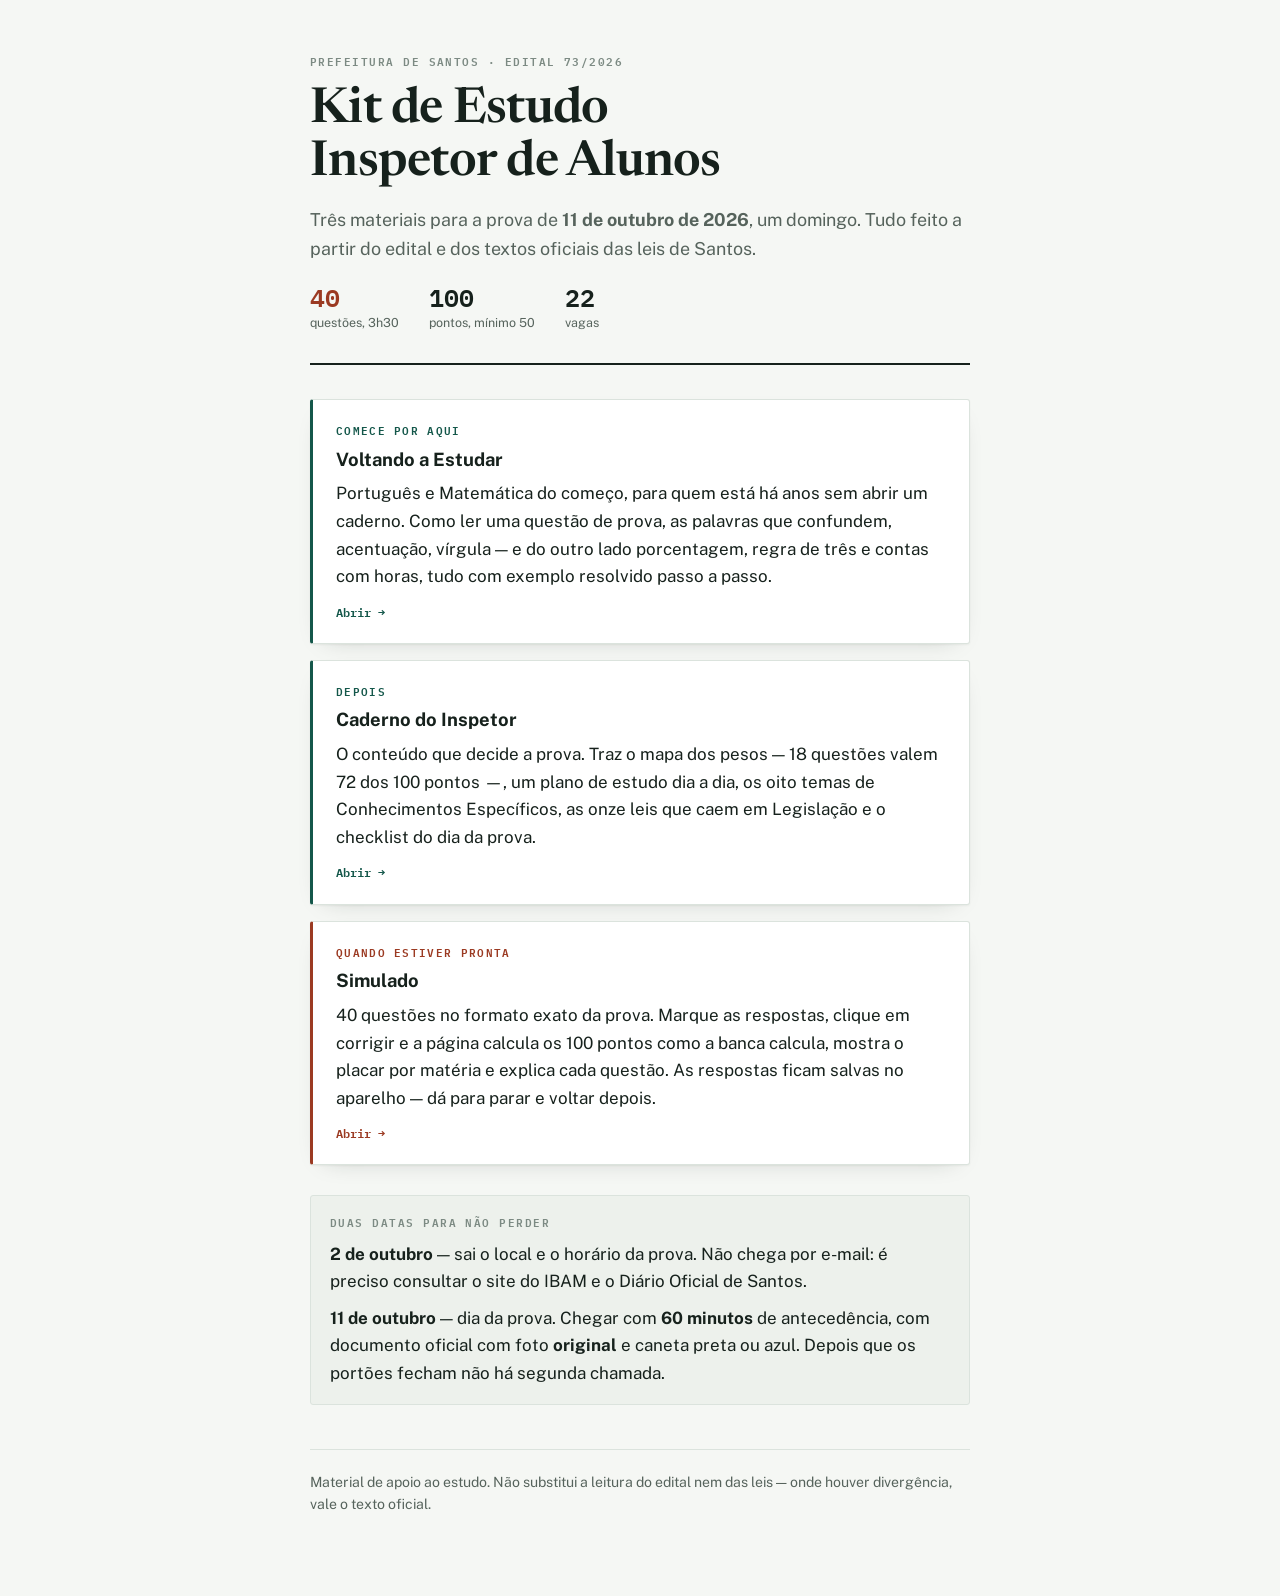
==== index.html @ 3c7d90fc "Kit de estudo para o concurso de Inspetor de Alunos de Santos" ====
<!doctype html>
<html lang="pt-BR">
<head>
<meta charset="utf-8">
<meta name="viewport" content="width=device-width, initial-scale=1">
<meta name="description" content="Material de estudo para o concurso de Inspetor de Alunos da Prefeitura de Santos — Edital 73/2026. Prova em 11 de outubro de 2026.">
<meta name="theme-color" content="#14574A">
<title>Kit de Estudo — Inspetor de Alunos</title>
<link rel="preconnect" href="https://fonts.googleapis.com">
<link rel="preconnect" href="https://fonts.gstatic.com" crossorigin>
<link rel="stylesheet" href="https://fonts.googleapis.com/css2?family=Newsreader:ital,opsz,wght@0,6..72,400;0,600;1,6..72,400&family=Public+Sans:ital,wght@0,400;0,500;0,600;0,700&family=IBM+Plex+Mono:wght@400;500;600&display=swap">
<style>
  :root {
    --paper:#F5F7F4; --surface:#FFFFFF; --sunk:#EDF1EC;
    --ink:#16211C; --ink-2:#56635C; --ink-3:#7C8A83;
    --line:#DBE3DD; --line-2:#C3CFC6;
    --accent:#14574A; --accent-w:#E2EDE7;
    --alert:#9B3A22; --alert-w:#F6E9E3;
    --shadow: 0 1px 2px rgba(22,33,28,.05), 0 8px 24px -16px rgba(22,33,28,.28);
  }
  @media (prefers-color-scheme: dark) {
    :root:not([data-theme="light"]) {
      --paper:#111614; --surface:#191F1B; --sunk:#1F2723;
      --ink:#E7EDE8; --ink-2:#9BA9A1; --ink-3:#7E8C85;
      --line:#2A342E; --line-2:#3A463F;
      --accent:#74C4AC; --accent-w:#1B2E29;
      --alert:#E4967A; --alert-w:#2E211C;
      --shadow: 0 1px 2px rgba(0,0,0,.3), 0 8px 24px -16px rgba(0,0,0,.7);
    }
  }
  :root[data-theme="dark"] {
    --paper:#111614; --surface:#191F1B; --sunk:#1F2723;
    --ink:#E7EDE8; --ink-2:#9BA9A1; --ink-3:#7E8C85;
    --line:#2A342E; --line-2:#3A463F;
    --accent:#74C4AC; --accent-w:#1B2E29;
    --alert:#E4967A; --alert-w:#2E211C;
    --shadow: 0 1px 2px rgba(0,0,0,.3), 0 8px 24px -16px rgba(0,0,0,.7);
  }

  * { box-sizing: border-box; }
  body {
    background: var(--paper); color: var(--ink);
    font-family: "Public Sans", "Segoe UI", system-ui, sans-serif;
    font-size: 17px; line-height: 1.62;
    -webkit-font-smoothing: antialiased;
    margin: 0; padding: 0 20px 80px;
  }
  .wrap { max-width: 660px; margin: 0 auto; }

  h1, h2, h3 { text-wrap: balance; margin: 0; }
  h1 { font-family: Newsreader, Georgia, serif; font-size: clamp(2.2rem, 7vw, 3.1rem); font-weight: 600; line-height: 1.06; letter-spacing: -.015em; }
  h2 { font-family: Newsreader, Georgia, serif; font-size: 1.5rem; font-weight: 600; line-height: 1.15; }
  h3 { font-size: 1.15rem; font-weight: 700; line-height: 1.3; }
  p { margin: 0; }
  .eyebrow { font-family: "IBM Plex Mono", ui-monospace, monospace; font-size: .705rem; font-weight: 600; letter-spacing: .13em; text-transform: uppercase; color: var(--ink-3); }
  .lede { font-size: 1.12rem; color: var(--ink-2); }
  .fine { font-size: .88rem; color: var(--ink-2); line-height: 1.55; }

  .mast { padding: 52px 0 30px; border-bottom: 2px solid var(--ink); display: flex; flex-direction: column; gap: 15px; }

  .contagem { display: flex; flex-wrap: wrap; gap: 12px 30px; align-items: baseline; padding-top: 6px; }
  .ct { display: flex; flex-direction: column; gap: 1px; }
  .ct-n { font-family: "IBM Plex Mono", monospace; font-size: 1.55rem; font-weight: 600; line-height: 1.1; font-variant-numeric: tabular-nums; }
  .ct-n.hot { color: var(--alert); }
  .ct-l { font-size: .78rem; color: var(--ink-2); }

  .cards { display: flex; flex-direction: column; gap: 16px; padding-top: 34px; }
  a.card {
    display: flex; flex-direction: column; gap: 9px;
    background: var(--surface); border: 1px solid var(--line);
    border-left: 3px solid var(--accent); border-radius: 3px;
    padding: 21px 23px; text-decoration: none; color: inherit;
    box-shadow: var(--shadow);
  }
  a.card:hover { border-color: var(--line-2); border-left-color: var(--accent); background: var(--sunk); }
  a.card:focus-visible { outline: 2px solid var(--accent); outline-offset: 3px; }
  a.card .ordem {
    font-family: "IBM Plex Mono", monospace; font-size: .68rem; font-weight: 600;
    letter-spacing: .12em; text-transform: uppercase; color: var(--accent);
  }
  a.card .abrir {
    font-family: "IBM Plex Mono", monospace; font-size: .74rem; font-weight: 600;
    color: var(--accent); padding-top: 3px;
  }
  a.card.destaque { border-left-color: var(--alert); }
  a.card.destaque .ordem, a.card.destaque .abrir { color: var(--alert); }

  .note {
    background: var(--sunk); border: 1px solid var(--line); border-radius: 3px;
    padding: 17px 19px; margin-top: 30px;
    display: flex; flex-direction: column; gap: 9px;
  }
  footer { margin-top: 44px; padding-top: 22px; border-top: 1px solid var(--line); }

  @media (max-width: 560px) {
    body { font-size: 16.5px; padding: 0 16px 64px; }
    a.card { padding: 18px 19px; }
  }
</style>
</head>
<body>

<div class="wrap">

  <header class="mast">
    <span class="eyebrow">Prefeitura de Santos · Edital 73/2026</span>
    <h1>Kit de Estudo<br>Inspetor de Alunos</h1>
    <p class="lede">Três materiais para a prova de <strong>11 de outubro de 2026</strong>, um domingo. Tudo feito a partir do edital e dos textos oficiais das leis de Santos.</p>
    <div class="contagem">
      <div class="ct"><span class="ct-n hot">40</span><span class="ct-l">questões, 3h30</span></div>
      <div class="ct"><span class="ct-n">100</span><span class="ct-l">pontos, mínimo 50</span></div>
      <div class="ct"><span class="ct-n">22</span><span class="ct-l">vagas</span></div>
    </div>
  </header>

  <div class="cards">

    <a class="card" href="./revisao.html">
      <span class="ordem">Comece por aqui</span>
      <h3>Voltando a Estudar</h3>
      <p>Português e Matemática do começo, para quem está há anos sem abrir um caderno. Como ler uma questão de prova, as palavras que confundem, acentuação, vírgula — e do outro lado porcentagem, regra de três e contas com horas, tudo com exemplo resolvido passo a passo.</p>
      <span class="abrir">Abrir →</span>
    </a>

    <a class="card" href="./caderno.html">
      <span class="ordem">Depois</span>
      <h3>Caderno do Inspetor</h3>
      <p>O conteúdo que decide a prova. Traz o mapa dos pesos — 18 questões valem 72 dos 100 pontos —, um plano de estudo dia a dia, os oito temas de Conhecimentos Específicos, as onze leis que caem em Legislação e o checklist do dia da prova.</p>
      <span class="abrir">Abrir →</span>
    </a>

    <a class="card destaque" href="./simulado.html">
      <span class="ordem">Quando estiver pronta</span>
      <h3>Simulado</h3>
      <p>40 questões no formato exato da prova. Marque as respostas, clique em corrigir e a página calcula os 100 pontos como a banca calcula, mostra o placar por matéria e explica cada questão. As respostas ficam salvas no aparelho — dá para parar e voltar depois.</p>
      <span class="abrir">Abrir →</span>
    </a>

  </div>

  <div class="note">
    <span class="eyebrow">Duas datas para não perder</span>
    <p><strong>2 de outubro</strong> — sai o local e o horário da prova. Não chega por e-mail: é preciso consultar o site do IBAM e o Diário Oficial de Santos.</p>
    <p><strong>11 de outubro</strong> — dia da prova. Chegar com <strong>60 minutos</strong> de antecedência, com documento oficial com foto <strong>original</strong> e caneta preta ou azul. Depois que os portões fecham não há segunda chamada.</p>
  </div>

  <footer>
    <p class="fine">Material de apoio ao estudo. Não substitui a leitura do edital nem das leis — onde houver divergência, vale o texto oficial.</p>
  </footer>

</div>

</body>
</html>
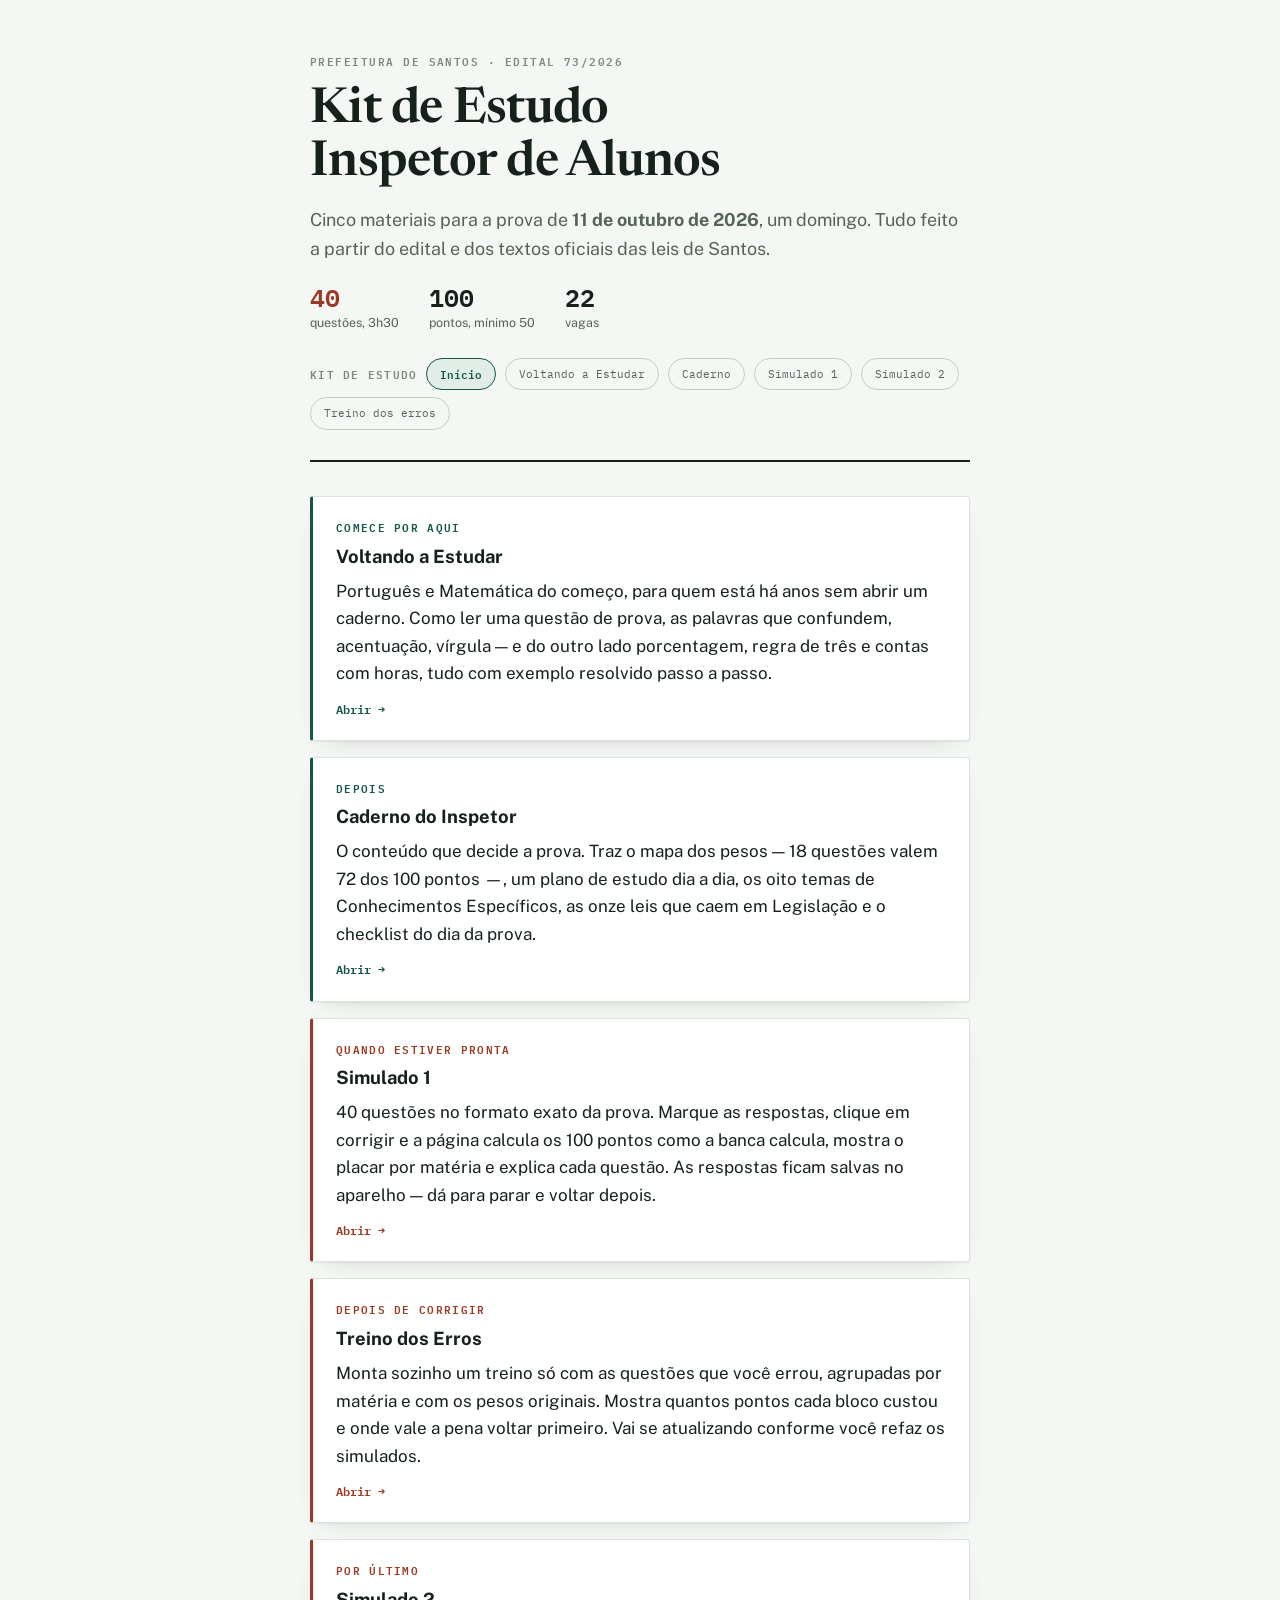
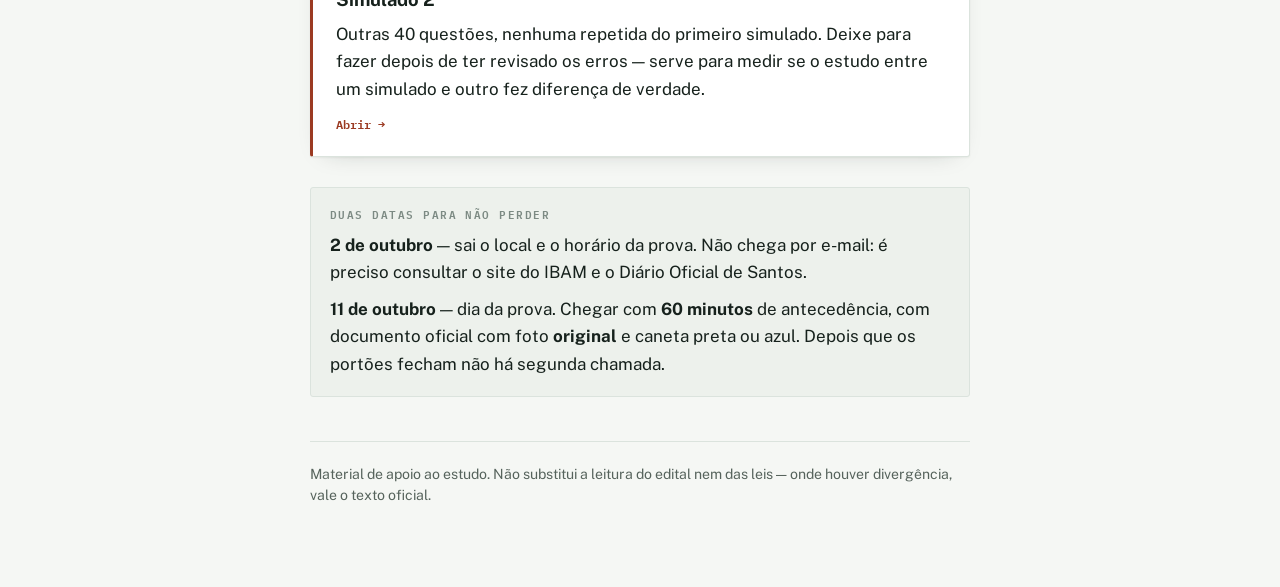
==== commit 74575c28: "Adiciona Simulado 2 e Treino dos Erros - banco.js: banco único com as 80 questões dos dois simulados" ====
--- a/index.html
+++ b/index.html
@@ -58,6 +58,15 @@
 
   .mast { padding: 52px 0 30px; border-bottom: 2px solid var(--ink); display: flex; flex-direction: column; gap: 15px; }
 
+  .kit { display: flex; flex-wrap: wrap; align-items: center; gap: 7px 9px;
+         font-family: "IBM Plex Mono", ui-monospace, monospace; font-size: .715rem; }
+  .kit-label { color: var(--ink-3); letter-spacing: .11em; text-transform: uppercase; font-weight: 600; }
+  .kit a, .kit .atual { border-radius: 100px; padding: 6px 13px; white-space: nowrap; border: 1px solid var(--line-2); }
+  .kit a { color: var(--ink-2); text-decoration: none; }
+  .kit a:hover { color: var(--ink); background: var(--sunk); border-color: var(--ink-3); }
+  .kit a:focus-visible { outline: 2px solid var(--accent); outline-offset: 2px; }
+  .kit .atual { color: var(--accent); border-color: var(--accent); background: var(--accent-w); font-weight: 600; }
+
   .contagem { display: flex; flex-wrap: wrap; gap: 12px 30px; align-items: baseline; padding-top: 6px; }
   .ct { display: flex; flex-direction: column; gap: 1px; }
   .ct-n { font-family: "IBM Plex Mono", monospace; font-size: 1.55rem; font-weight: 600; line-height: 1.1; font-variant-numeric: tabular-nums; }
@@ -105,12 +114,21 @@
   <header class="mast">
     <span class="eyebrow">Prefeitura de Santos · Edital 73/2026</span>
     <h1>Kit de Estudo<br>Inspetor de Alunos</h1>
-    <p class="lede">Três materiais para a prova de <strong>11 de outubro de 2026</strong>, um domingo. Tudo feito a partir do edital e dos textos oficiais das leis de Santos.</p>
+    <p class="lede">Cinco materiais para a prova de <strong>11 de outubro de 2026</strong>, um domingo. Tudo feito a partir do edital e dos textos oficiais das leis de Santos.</p>
     <div class="contagem">
       <div class="ct"><span class="ct-n hot">40</span><span class="ct-l">questões, 3h30</span></div>
       <div class="ct"><span class="ct-n">100</span><span class="ct-l">pontos, mínimo 50</span></div>
       <div class="ct"><span class="ct-n">22</span><span class="ct-l">vagas</span></div>
     </div>
+    <nav class="kit" aria-label="Material de estudo" style="padding-top:10px">
+      <span class="kit-label">Kit de estudo</span>
+      <span class="atual">Início</span>
+      <a href="./revisao.html">Voltando a Estudar</a>
+      <a href="./caderno.html">Caderno</a>
+      <a href="./simulado.html">Simulado 1</a>
+      <a href="./simulado2.html">Simulado 2</a>
+      <a href="./treino.html">Treino dos erros</a>
+    </nav>
   </header>
 
   <div class="cards">
@@ -131,8 +149,22 @@
 
     <a class="card destaque" href="./simulado.html">
       <span class="ordem">Quando estiver pronta</span>
-      <h3>Simulado</h3>
+      <h3>Simulado 1</h3>
       <p>40 questões no formato exato da prova. Marque as respostas, clique em corrigir e a página calcula os 100 pontos como a banca calcula, mostra o placar por matéria e explica cada questão. As respostas ficam salvas no aparelho — dá para parar e voltar depois.</p>
+      <span class="abrir">Abrir →</span>
+    </a>
+
+    <a class="card destaque" href="./treino.html">
+      <span class="ordem">Depois de corrigir</span>
+      <h3>Treino dos Erros</h3>
+      <p>Monta sozinho um treino só com as questões que você errou, agrupadas por matéria e com os pesos originais. Mostra quantos pontos cada bloco custou e onde vale a pena voltar primeiro. Vai se atualizando conforme você refaz os simulados.</p>
+      <span class="abrir">Abrir →</span>
+    </a>
+
+    <a class="card destaque" href="./simulado2.html">
+      <span class="ordem">Por último</span>
+      <h3>Simulado 2</h3>
+      <p>Outras 40 questões, nenhuma repetida do primeiro simulado. Deixe para fazer depois de ter revisado os erros — serve para medir se o estudo entre um simulado e outro fez diferença de verdade.</p>
       <span class="abrir">Abrir →</span>
     </a>
 
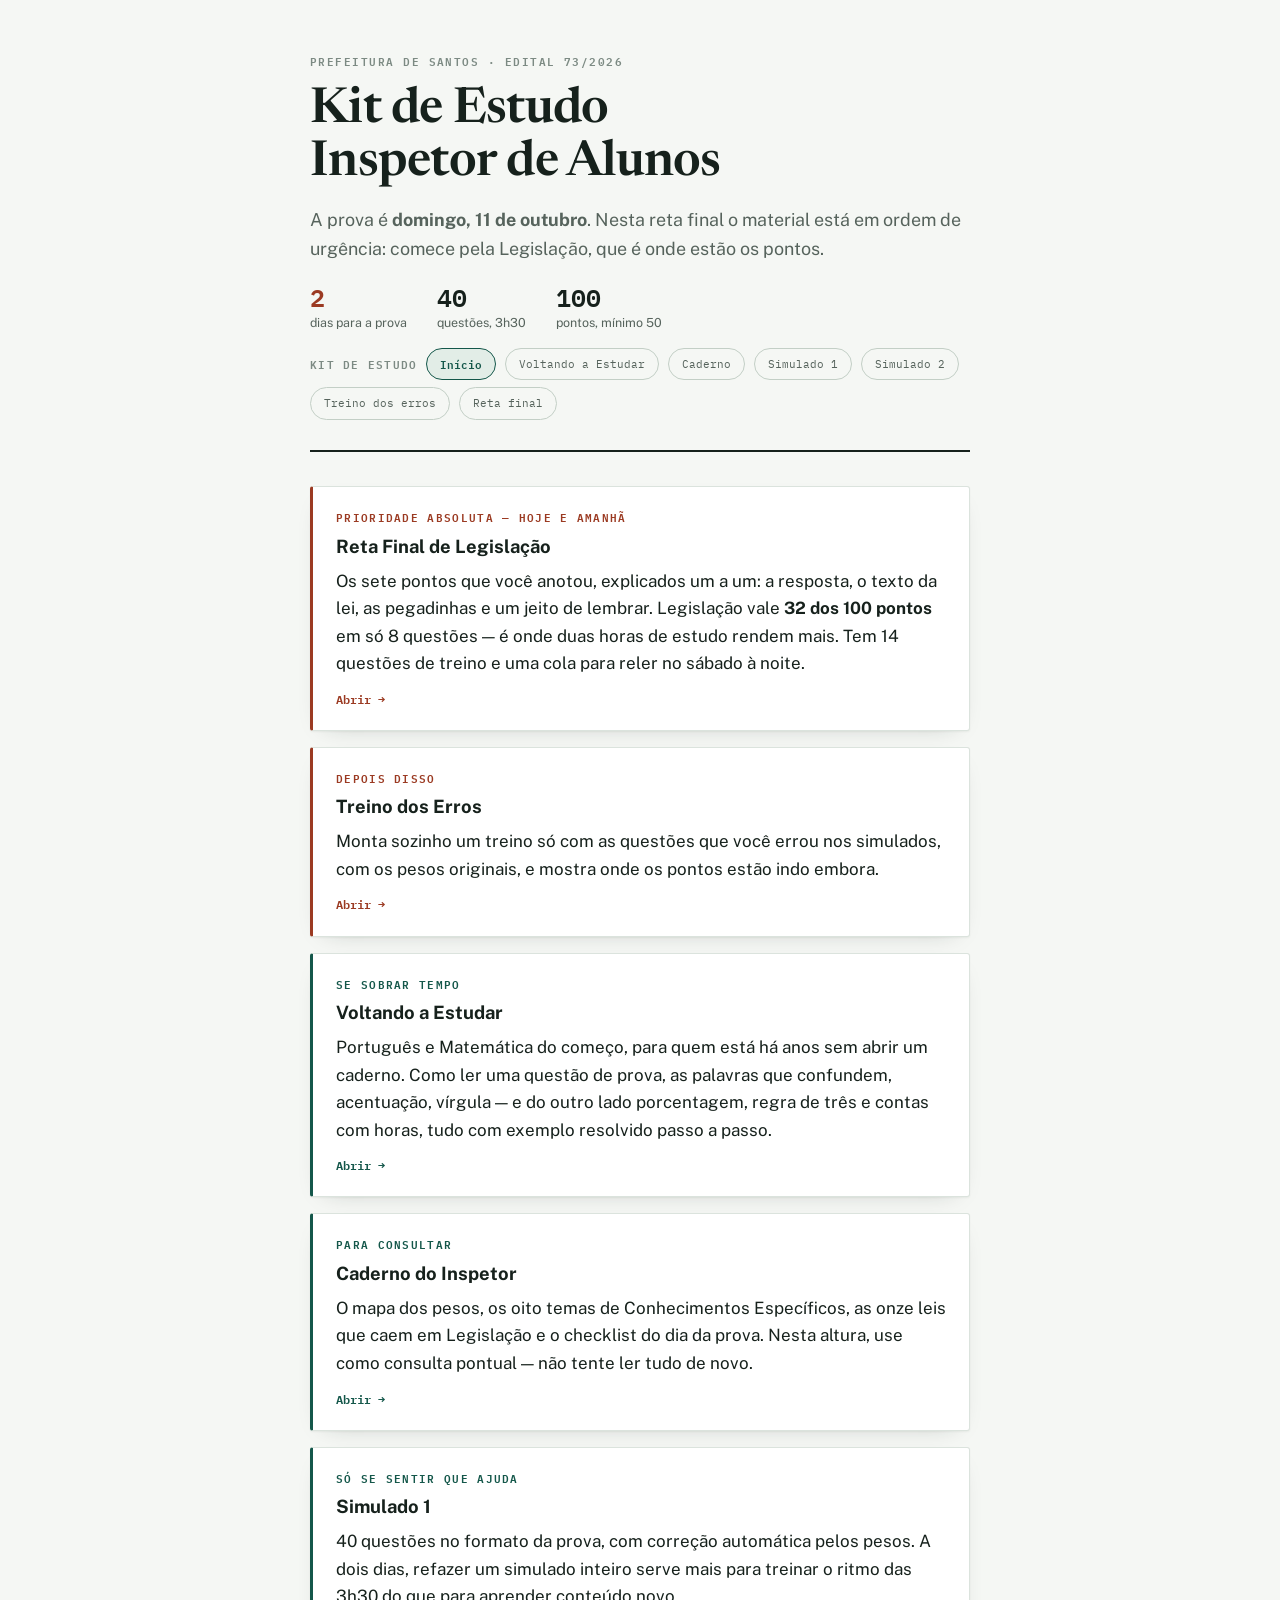
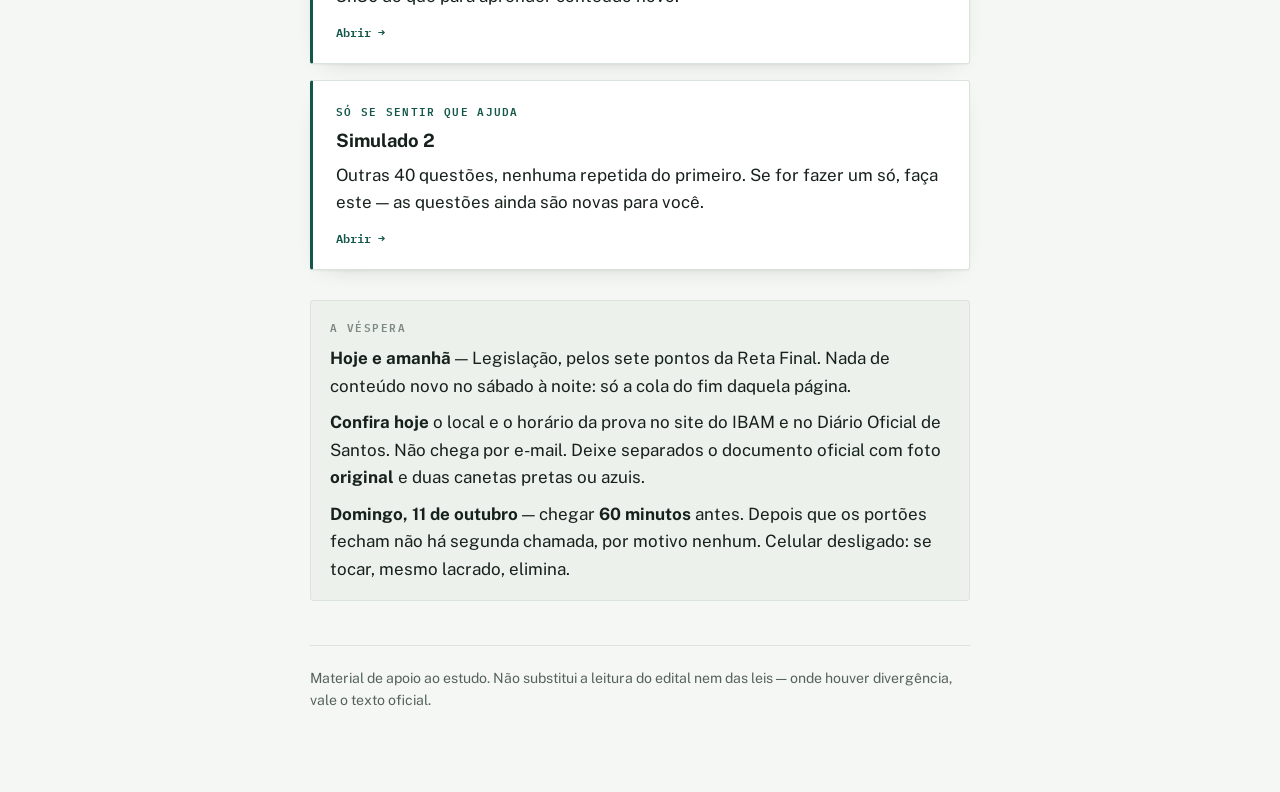
==== commit 47b35b1e: "Reta Final de Legislacao e atualizacao das datas A prova e domingo, 11/10 - faltam 2 dias. Ela anoto" ====
--- a/index.html
+++ b/index.html
@@ -114,13 +114,13 @@
   <header class="mast">
     <span class="eyebrow">Prefeitura de Santos · Edital 73/2026</span>
     <h1>Kit de Estudo<br>Inspetor de Alunos</h1>
-    <p class="lede">Cinco materiais para a prova de <strong>11 de outubro de 2026</strong>, um domingo. Tudo feito a partir do edital e dos textos oficiais das leis de Santos.</p>
+    <p class="lede">A prova é <strong>domingo, 11 de outubro</strong>. Nesta reta final o material está em ordem de urgência: comece pela Legislação, que é onde estão os pontos.</p>
     <div class="contagem">
-      <div class="ct"><span class="ct-n hot">40</span><span class="ct-l">questões, 3h30</span></div>
+      <div class="ct"><span class="ct-n hot">2</span><span class="ct-l">dias para a prova</span></div>
+      <div class="ct"><span class="ct-n">40</span><span class="ct-l">questões, 3h30</span></div>
       <div class="ct"><span class="ct-n">100</span><span class="ct-l">pontos, mínimo 50</span></div>
-      <div class="ct"><span class="ct-n">22</span><span class="ct-l">vagas</span></div>
     </div>
-    <nav class="kit" aria-label="Material de estudo" style="padding-top:10px">
+    <nav class="kit" aria-label="Material de estudo">
       <span class="kit-label">Kit de estudo</span>
       <span class="atual">Início</span>
       <a href="./revisao.html">Voltando a Estudar</a>
@@ -128,52 +128,61 @@
       <a href="./simulado.html">Simulado 1</a>
       <a href="./simulado2.html">Simulado 2</a>
       <a href="./treino.html">Treino dos erros</a>
+      <a href="./legislacao.html">Reta final</a>
     </nav>
   </header>
 
   <div class="cards">
 
+    <a class="card destaque" href="./legislacao.html">
+      <span class="ordem">Prioridade absoluta — hoje e amanhã</span>
+      <h3>Reta Final de Legislação</h3>
+      <p>Os sete pontos que você anotou, explicados um a um: a resposta, o texto da lei, as pegadinhas e um jeito de lembrar. Legislação vale <strong>32 dos 100 pontos</strong> em só 8 questões — é onde duas horas de estudo rendem mais. Tem 14 questões de treino e uma cola para reler no sábado à noite.</p>
+      <span class="abrir">Abrir →</span>
+    </a>
+
+    <a class="card destaque" href="./treino.html">
+      <span class="ordem">Depois disso</span>
+      <h3>Treino dos Erros</h3>
+      <p>Monta sozinho um treino só com as questões que você errou nos simulados, com os pesos originais, e mostra onde os pontos estão indo embora.</p>
+      <span class="abrir">Abrir →</span>
+    </a>
+
     <a class="card" href="./revisao.html">
-      <span class="ordem">Comece por aqui</span>
+      <span class="ordem">Se sobrar tempo</span>
       <h3>Voltando a Estudar</h3>
       <p>Português e Matemática do começo, para quem está há anos sem abrir um caderno. Como ler uma questão de prova, as palavras que confundem, acentuação, vírgula — e do outro lado porcentagem, regra de três e contas com horas, tudo com exemplo resolvido passo a passo.</p>
       <span class="abrir">Abrir →</span>
     </a>
 
     <a class="card" href="./caderno.html">
-      <span class="ordem">Depois</span>
+      <span class="ordem">Para consultar</span>
       <h3>Caderno do Inspetor</h3>
-      <p>O conteúdo que decide a prova. Traz o mapa dos pesos — 18 questões valem 72 dos 100 pontos —, um plano de estudo dia a dia, os oito temas de Conhecimentos Específicos, as onze leis que caem em Legislação e o checklist do dia da prova.</p>
+      <p>O mapa dos pesos, os oito temas de Conhecimentos Específicos, as onze leis que caem em Legislação e o checklist do dia da prova. Nesta altura, use como consulta pontual — não tente ler tudo de novo.</p>
       <span class="abrir">Abrir →</span>
     </a>
 
-    <a class="card destaque" href="./simulado.html">
-      <span class="ordem">Quando estiver pronta</span>
+    <a class="card" href="./simulado.html">
+      <span class="ordem">Só se sentir que ajuda</span>
       <h3>Simulado 1</h3>
-      <p>40 questões no formato exato da prova. Marque as respostas, clique em corrigir e a página calcula os 100 pontos como a banca calcula, mostra o placar por matéria e explica cada questão. As respostas ficam salvas no aparelho — dá para parar e voltar depois.</p>
+      <p>40 questões no formato da prova, com correção automática pelos pesos. A dois dias, refazer um simulado inteiro serve mais para treinar o ritmo das 3h30 do que para aprender conteúdo novo.</p>
       <span class="abrir">Abrir →</span>
     </a>
 
-    <a class="card destaque" href="./treino.html">
-      <span class="ordem">Depois de corrigir</span>
-      <h3>Treino dos Erros</h3>
-      <p>Monta sozinho um treino só com as questões que você errou, agrupadas por matéria e com os pesos originais. Mostra quantos pontos cada bloco custou e onde vale a pena voltar primeiro. Vai se atualizando conforme você refaz os simulados.</p>
-      <span class="abrir">Abrir →</span>
-    </a>
-
-    <a class="card destaque" href="./simulado2.html">
-      <span class="ordem">Por último</span>
+    <a class="card" href="./simulado2.html">
+      <span class="ordem">Só se sentir que ajuda</span>
       <h3>Simulado 2</h3>
-      <p>Outras 40 questões, nenhuma repetida do primeiro simulado. Deixe para fazer depois de ter revisado os erros — serve para medir se o estudo entre um simulado e outro fez diferença de verdade.</p>
+      <p>Outras 40 questões, nenhuma repetida do primeiro. Se for fazer um só, faça este — as questões ainda são novas para você.</p>
       <span class="abrir">Abrir →</span>
     </a>
 
   </div>
 
   <div class="note">
-    <span class="eyebrow">Duas datas para não perder</span>
-    <p><strong>2 de outubro</strong> — sai o local e o horário da prova. Não chega por e-mail: é preciso consultar o site do IBAM e o Diário Oficial de Santos.</p>
-    <p><strong>11 de outubro</strong> — dia da prova. Chegar com <strong>60 minutos</strong> de antecedência, com documento oficial com foto <strong>original</strong> e caneta preta ou azul. Depois que os portões fecham não há segunda chamada.</p>
+    <span class="eyebrow">A véspera</span>
+    <p><strong>Hoje e amanhã</strong> — Legislação, pelos sete pontos da Reta Final. Nada de conteúdo novo no sábado à noite: só a cola do fim daquela página.</p>
+    <p><strong>Confira hoje</strong> o local e o horário da prova no site do IBAM e no Diário Oficial de Santos. Não chega por e-mail. Deixe separados o documento oficial com foto <strong>original</strong> e duas canetas pretas ou azuis.</p>
+    <p><strong>Domingo, 11 de outubro</strong> — chegar <strong>60 minutos</strong> antes. Depois que os portões fecham não há segunda chamada, por motivo nenhum. Celular desligado: se tocar, mesmo lacrado, elimina.</p>
   </div>
 
   <footer>
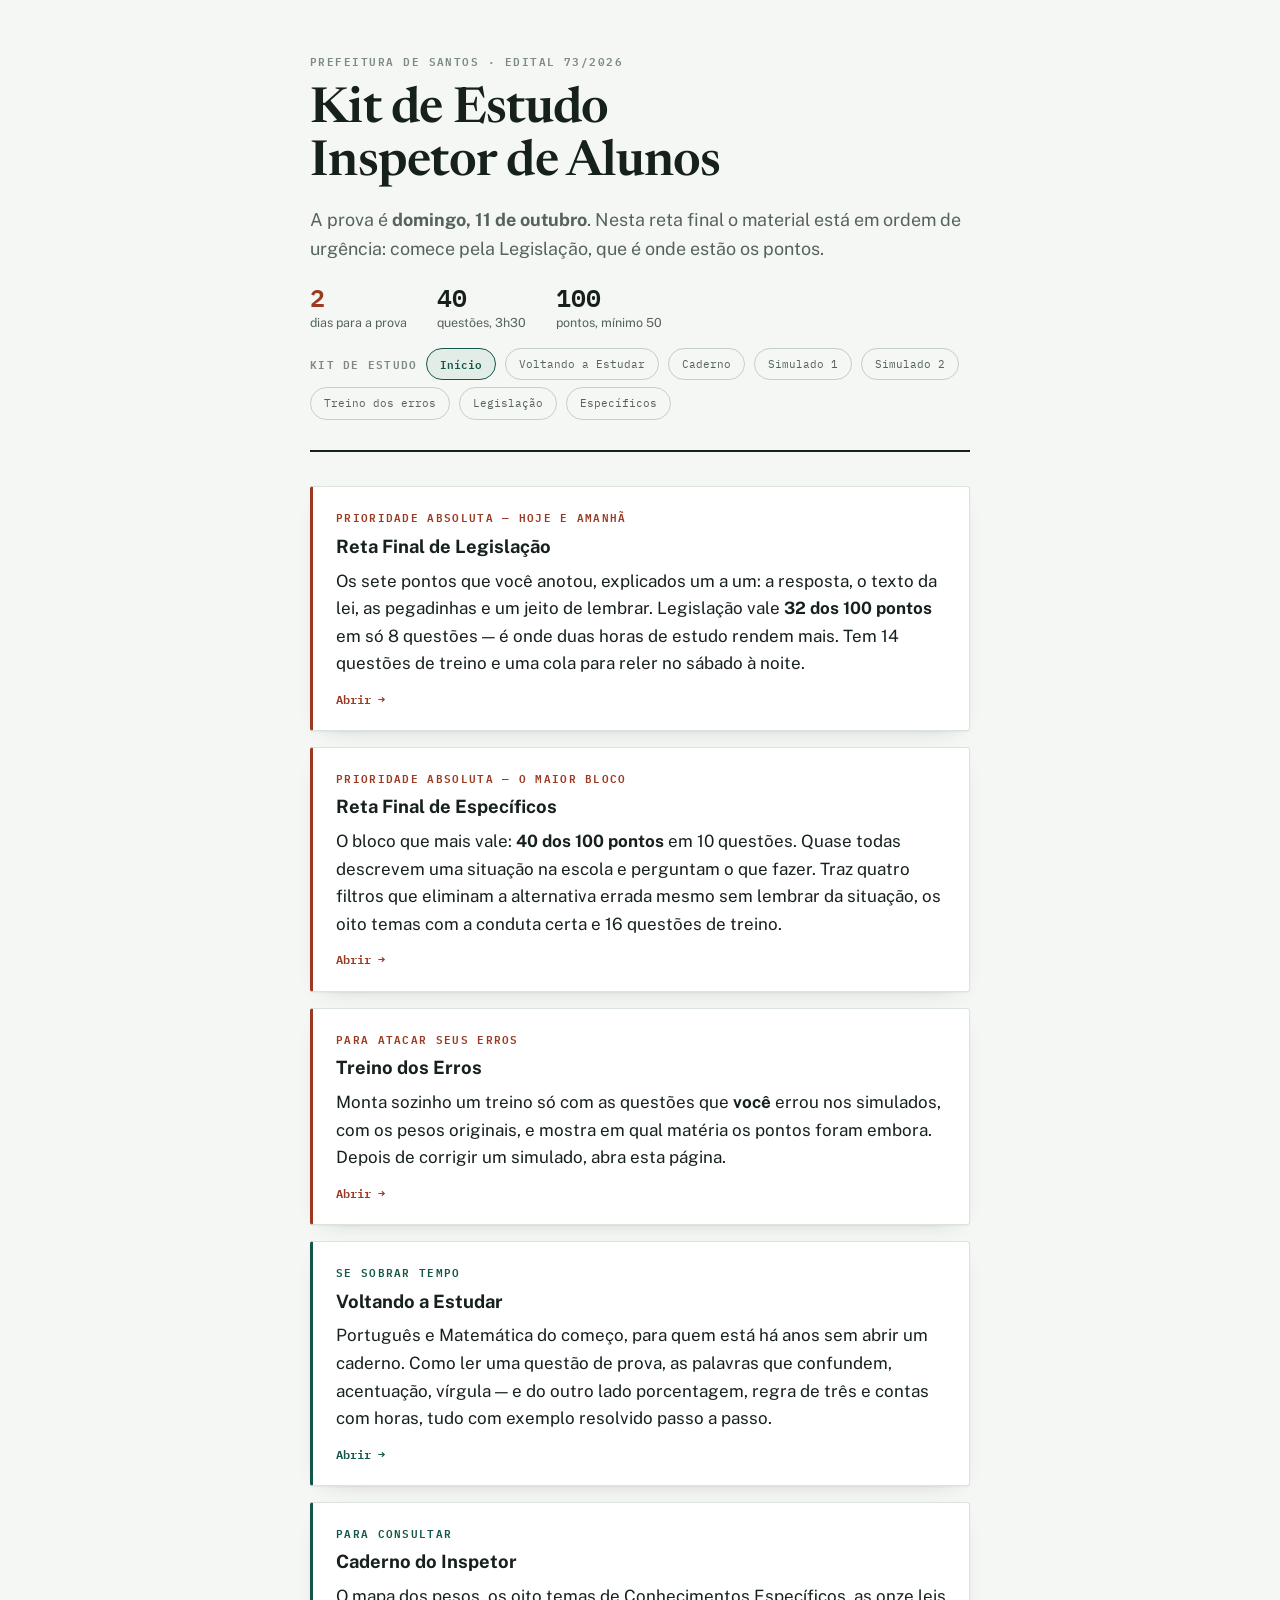
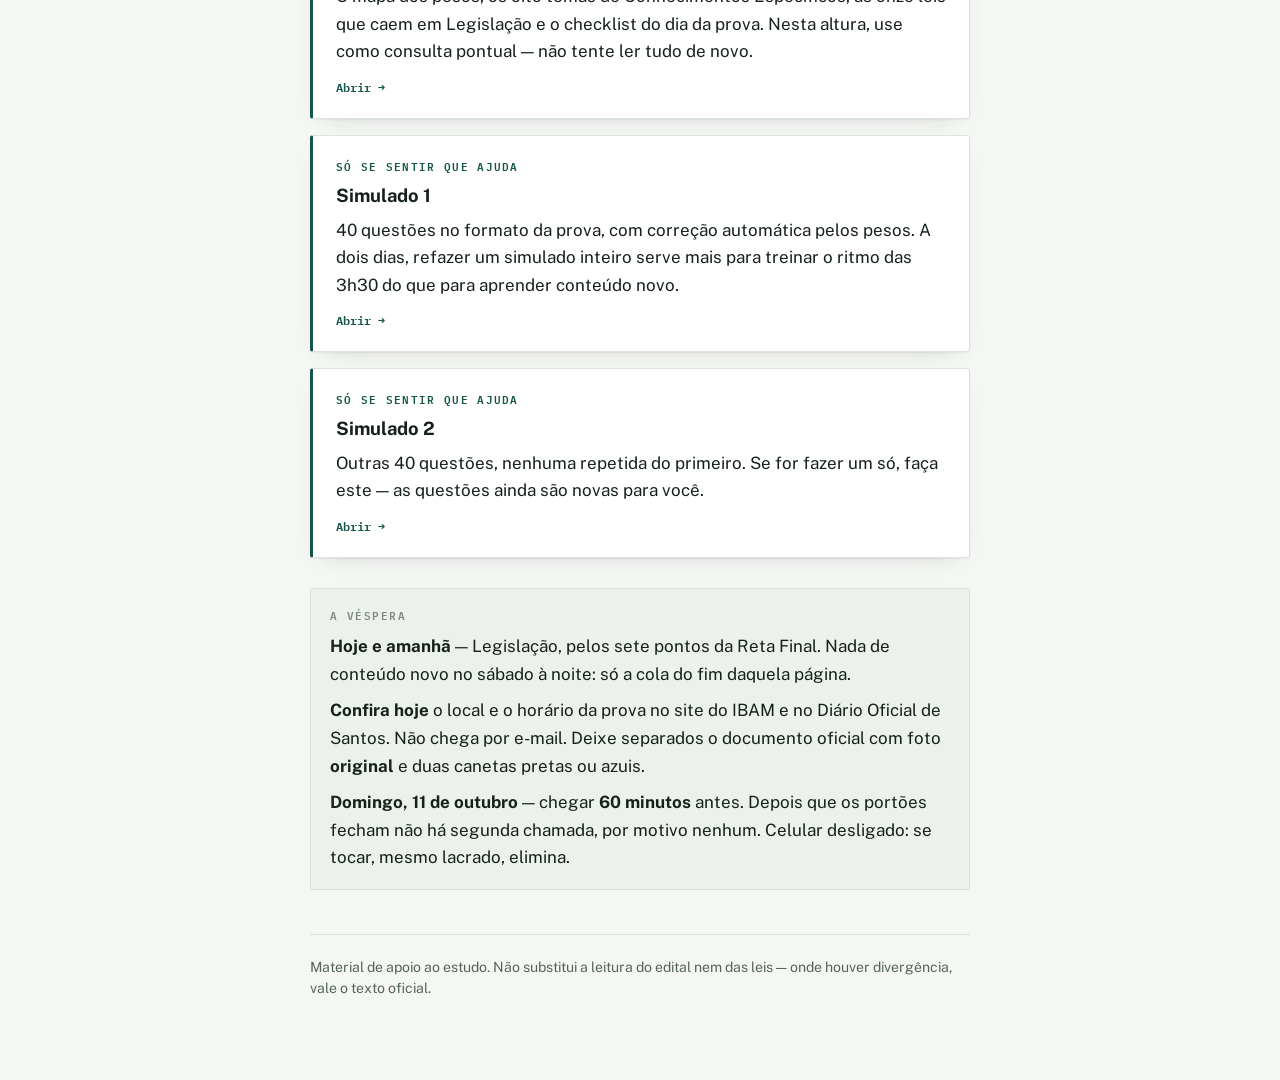
==== commit 7706b8fc: "Reta Final de Conhecimentos Especificos Bloco de 40 pontos, o maior da prova, e o unico de peso 4 qu" ====
--- a/index.html
+++ b/index.html
@@ -128,7 +128,8 @@
       <a href="./simulado.html">Simulado 1</a>
       <a href="./simulado2.html">Simulado 2</a>
       <a href="./treino.html">Treino dos erros</a>
-      <a href="./legislacao.html">Reta final</a>
+      <a href="./legislacao.html">Legislação</a>
+      <a href="./especificos.html">Específicos</a>
     </nav>
   </header>
 
@@ -141,10 +142,17 @@
       <span class="abrir">Abrir →</span>
     </a>
 
+    <a class="card destaque" href="./especificos.html">
+      <span class="ordem">Prioridade absoluta — o maior bloco</span>
+      <h3>Reta Final de Específicos</h3>
+      <p>O bloco que mais vale: <strong>40 dos 100 pontos</strong> em 10 questões. Quase todas descrevem uma situação na escola e perguntam o que fazer. Traz quatro filtros que eliminam a alternativa errada mesmo sem lembrar da situação, os oito temas com a conduta certa e 16 questões de treino.</p>
+      <span class="abrir">Abrir →</span>
+    </a>
+
     <a class="card destaque" href="./treino.html">
-      <span class="ordem">Depois disso</span>
+      <span class="ordem">Para atacar seus erros</span>
       <h3>Treino dos Erros</h3>
-      <p>Monta sozinho um treino só com as questões que você errou nos simulados, com os pesos originais, e mostra onde os pontos estão indo embora.</p>
+      <p>Monta sozinho um treino só com as questões que <strong>você</strong> errou nos simulados, com os pesos originais, e mostra em qual matéria os pontos foram embora. Depois de corrigir um simulado, abra esta página.</p>
       <span class="abrir">Abrir →</span>
     </a>
 
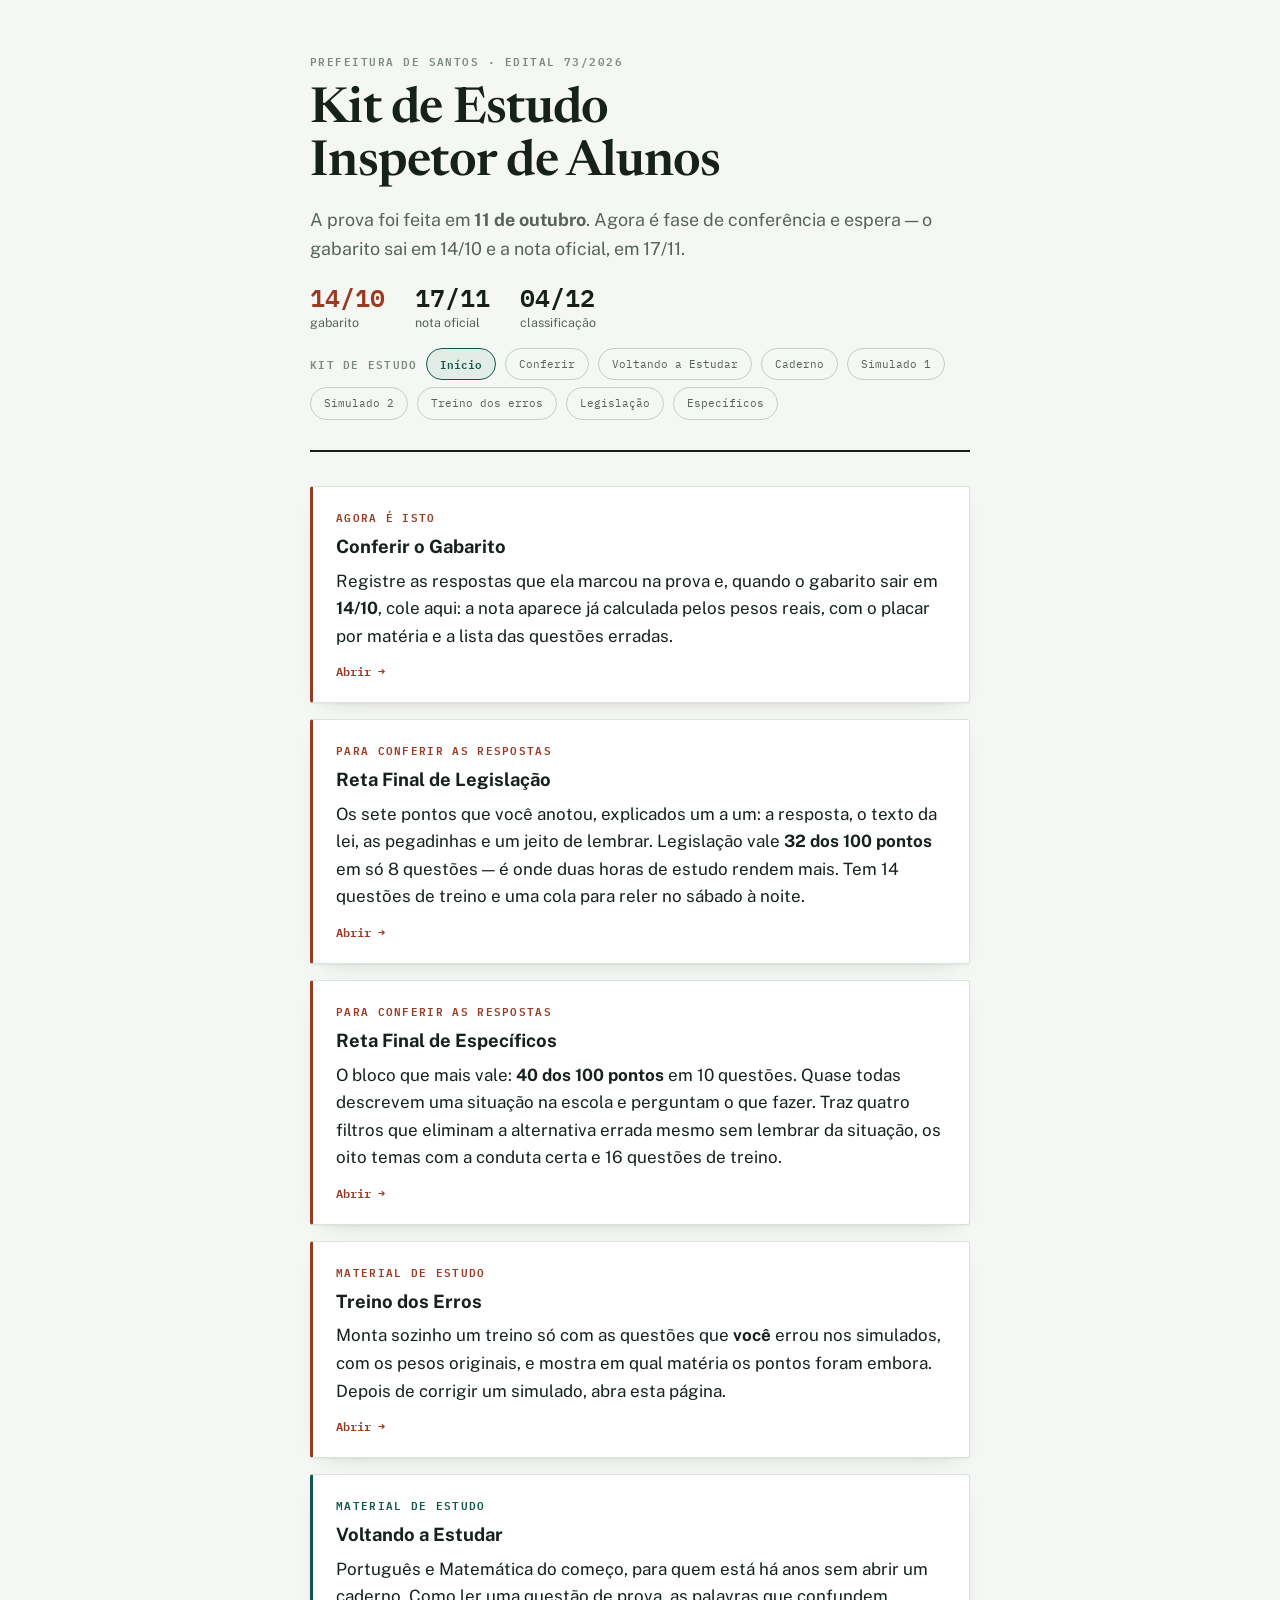
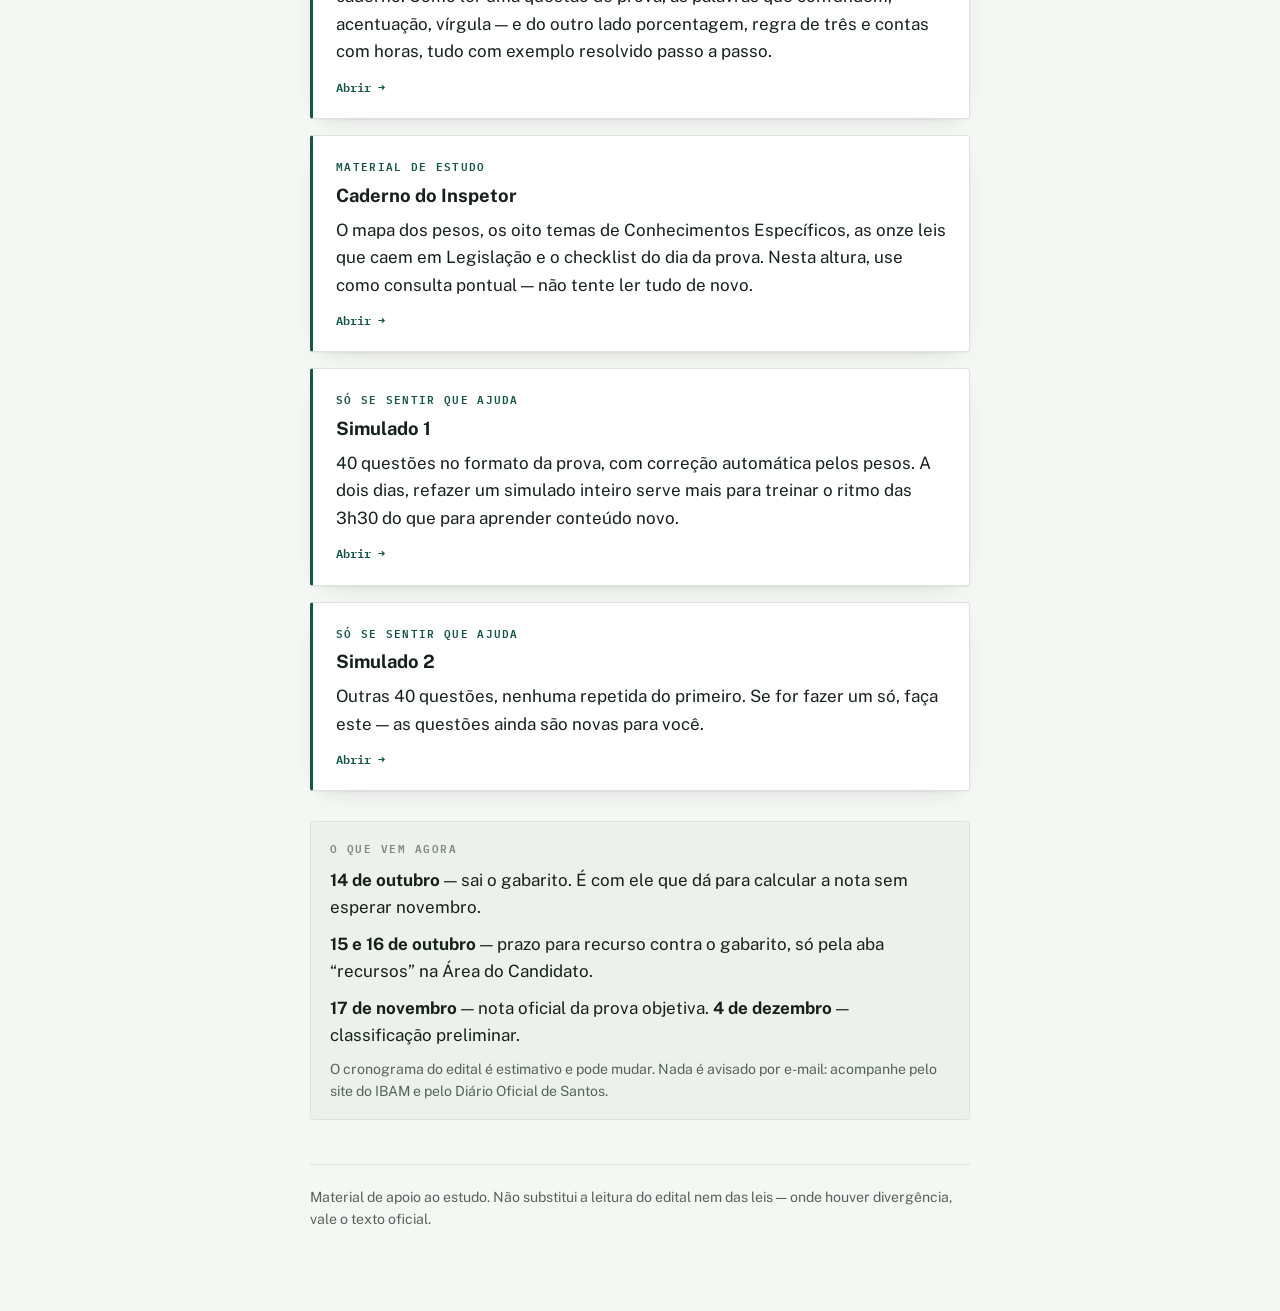
==== commit ab67775d: "Tela de conferencia do gabarito e virada para a fase pos-prova A prova foi em 11/10. O gabarito sai " ====
--- a/index.html
+++ b/index.html
@@ -114,15 +114,16 @@
   <header class="mast">
     <span class="eyebrow">Prefeitura de Santos · Edital 73/2026</span>
     <h1>Kit de Estudo<br>Inspetor de Alunos</h1>
-    <p class="lede">A prova é <strong>domingo, 11 de outubro</strong>. Nesta reta final o material está em ordem de urgência: comece pela Legislação, que é onde estão os pontos.</p>
+    <p class="lede">A prova foi feita em <strong>11 de outubro</strong>. Agora é fase de conferência e espera — o gabarito sai em 14/10 e a nota oficial, em 17/11.</p>
     <div class="contagem">
-      <div class="ct"><span class="ct-n hot">2</span><span class="ct-l">dias para a prova</span></div>
-      <div class="ct"><span class="ct-n">40</span><span class="ct-l">questões, 3h30</span></div>
-      <div class="ct"><span class="ct-n">100</span><span class="ct-l">pontos, mínimo 50</span></div>
+      <div class="ct"><span class="ct-n hot">14/10</span><span class="ct-l">gabarito</span></div>
+      <div class="ct"><span class="ct-n">17/11</span><span class="ct-l">nota oficial</span></div>
+      <div class="ct"><span class="ct-n">04/12</span><span class="ct-l">classificação</span></div>
     </div>
     <nav class="kit" aria-label="Material de estudo">
       <span class="kit-label">Kit de estudo</span>
       <span class="atual">Início</span>
+      <a href="./conferir.html">Conferir</a>
       <a href="./revisao.html">Voltando a Estudar</a>
       <a href="./caderno.html">Caderno</a>
       <a href="./simulado.html">Simulado 1</a>
@@ -135,36 +136,43 @@
 
   <div class="cards">
 
+    <a class="card destaque" href="./conferir.html">
+      <span class="ordem">Agora é isto</span>
+      <h3>Conferir o Gabarito</h3>
+      <p>Registre as respostas que ela marcou na prova e, quando o gabarito sair em <strong>14/10</strong>, cole aqui: a nota aparece já calculada pelos pesos reais, com o placar por matéria e a lista das questões erradas.</p>
+      <span class="abrir">Abrir →</span>
+    </a>
+
     <a class="card destaque" href="./legislacao.html">
-      <span class="ordem">Prioridade absoluta — hoje e amanhã</span>
+      <span class="ordem">Para conferir as respostas</span>
       <h3>Reta Final de Legislação</h3>
       <p>Os sete pontos que você anotou, explicados um a um: a resposta, o texto da lei, as pegadinhas e um jeito de lembrar. Legislação vale <strong>32 dos 100 pontos</strong> em só 8 questões — é onde duas horas de estudo rendem mais. Tem 14 questões de treino e uma cola para reler no sábado à noite.</p>
       <span class="abrir">Abrir →</span>
     </a>
 
     <a class="card destaque" href="./especificos.html">
-      <span class="ordem">Prioridade absoluta — o maior bloco</span>
+      <span class="ordem">Para conferir as respostas</span>
       <h3>Reta Final de Específicos</h3>
       <p>O bloco que mais vale: <strong>40 dos 100 pontos</strong> em 10 questões. Quase todas descrevem uma situação na escola e perguntam o que fazer. Traz quatro filtros que eliminam a alternativa errada mesmo sem lembrar da situação, os oito temas com a conduta certa e 16 questões de treino.</p>
       <span class="abrir">Abrir →</span>
     </a>
 
     <a class="card destaque" href="./treino.html">
-      <span class="ordem">Para atacar seus erros</span>
+      <span class="ordem">Material de estudo</span>
       <h3>Treino dos Erros</h3>
       <p>Monta sozinho um treino só com as questões que <strong>você</strong> errou nos simulados, com os pesos originais, e mostra em qual matéria os pontos foram embora. Depois de corrigir um simulado, abra esta página.</p>
       <span class="abrir">Abrir →</span>
     </a>
 
     <a class="card" href="./revisao.html">
-      <span class="ordem">Se sobrar tempo</span>
+      <span class="ordem">Material de estudo</span>
       <h3>Voltando a Estudar</h3>
       <p>Português e Matemática do começo, para quem está há anos sem abrir um caderno. Como ler uma questão de prova, as palavras que confundem, acentuação, vírgula — e do outro lado porcentagem, regra de três e contas com horas, tudo com exemplo resolvido passo a passo.</p>
       <span class="abrir">Abrir →</span>
     </a>
 
     <a class="card" href="./caderno.html">
-      <span class="ordem">Para consultar</span>
+      <span class="ordem">Material de estudo</span>
       <h3>Caderno do Inspetor</h3>
       <p>O mapa dos pesos, os oito temas de Conhecimentos Específicos, as onze leis que caem em Legislação e o checklist do dia da prova. Nesta altura, use como consulta pontual — não tente ler tudo de novo.</p>
       <span class="abrir">Abrir →</span>
@@ -187,10 +195,11 @@
   </div>
 
   <div class="note">
-    <span class="eyebrow">A véspera</span>
-    <p><strong>Hoje e amanhã</strong> — Legislação, pelos sete pontos da Reta Final. Nada de conteúdo novo no sábado à noite: só a cola do fim daquela página.</p>
-    <p><strong>Confira hoje</strong> o local e o horário da prova no site do IBAM e no Diário Oficial de Santos. Não chega por e-mail. Deixe separados o documento oficial com foto <strong>original</strong> e duas canetas pretas ou azuis.</p>
-    <p><strong>Domingo, 11 de outubro</strong> — chegar <strong>60 minutos</strong> antes. Depois que os portões fecham não há segunda chamada, por motivo nenhum. Celular desligado: se tocar, mesmo lacrado, elimina.</p>
+    <span class="eyebrow">O que vem agora</span>
+    <p><strong>14 de outubro</strong> — sai o gabarito. É com ele que dá para calcular a nota sem esperar novembro.</p>
+    <p><strong>15 e 16 de outubro</strong> — prazo para recurso contra o gabarito, só pela aba “recursos” na Área do Candidato.</p>
+    <p><strong>17 de novembro</strong> — nota oficial da prova objetiva. <strong>4 de dezembro</strong> — classificação preliminar.</p>
+    <p class="fine">O cronograma do edital é estimativo e pode mudar. Nada é avisado por e-mail: acompanhe pelo site do IBAM e pelo Diário Oficial de Santos.</p>
   </div>
 
   <footer>
